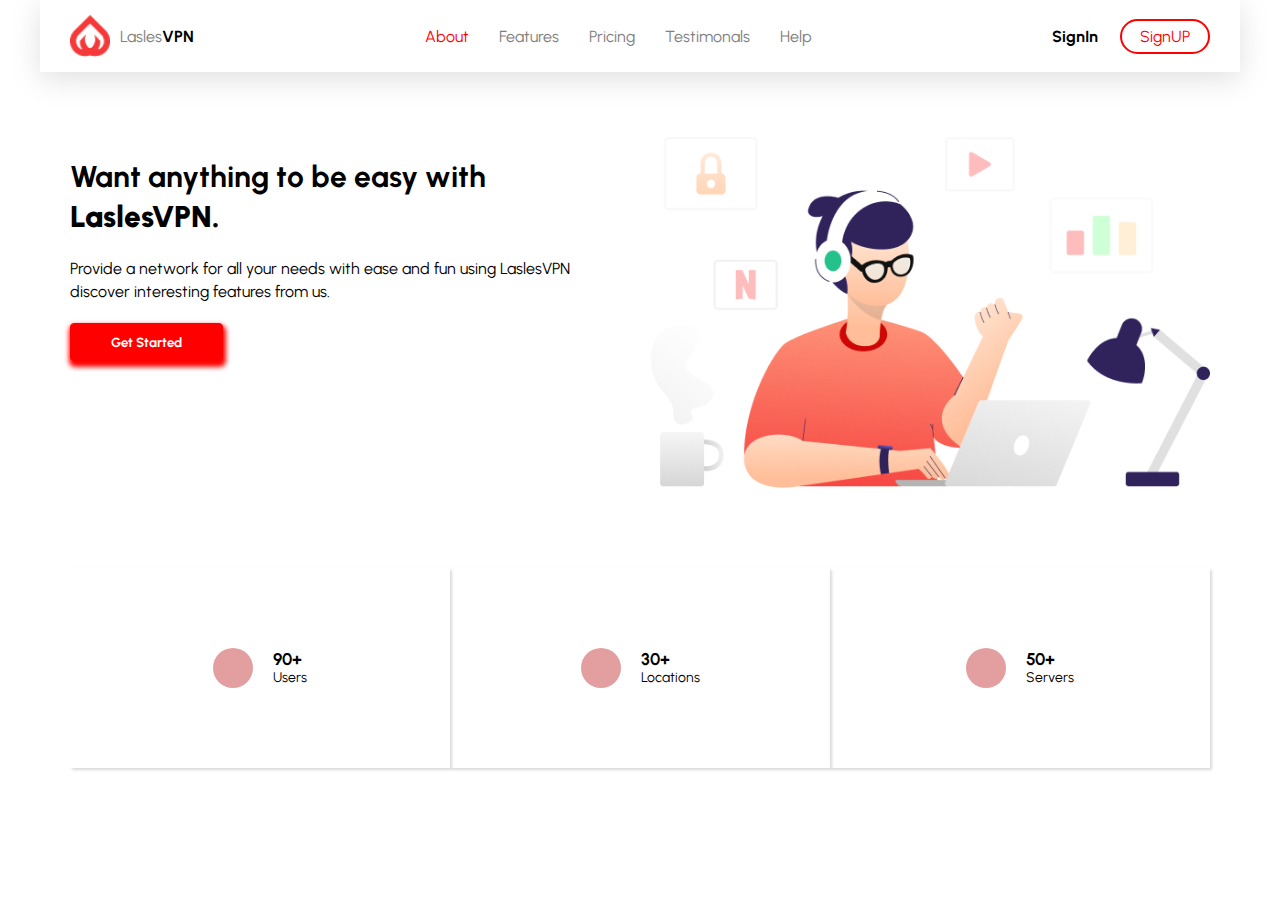
==== HTML/clone.html @ 594483c4 "html-css" ====
<!DOCTYPE html>
<html lang="en">

<head>
    <meta charset="UTF-8">
    <meta name="viewport" content="width=device-width, initial-scale=1.0">
    <link rel="stylesheet" href="../CSS/style.css">
    <link rel="stylesheet" href="https://cdnjs.cloudflare.com/ajax/libs/font-awesome/6.5.2/css/all.min.css"
        integrity="sha512-SnH5WK+bZxgPHs44uWIX+LLJAJ9/2PkPKZ5QiAj6Ta86w+fsb2TkcmfRyVX3pBnMFcV7oQPJkl9QevSCWr3W6A=="
        crossorigin="anonymous" referrerpolicy="no-referrer" />
    <title>Clone</title>
</head>

<body>
    <!-- Header Section Begains -->
    <header>
        <div class="header-section container">
            <!-- For Logo Part -->
            <div class="logo-section">
                <img src="../IMG/logo.png" alt="logo.png">
                <span>Lasles<span class="vpn">VPN</span></span>
            </div>
            <div class="nav-section">
                <!-- For Nav section -->
                <div>
                    <nav>
                        <ul>
                            <li><a href="#" class="active-link">About</a></li>
                            <li><a href="#">Features</a></li>
                            <li><a href="#">Pricing</a></li>
                            <li><a href="#">Testimonals</a></li>
                            <li><a href="#">Help</a></li>
                        </ul>
                    </nav>
                </div>
            </div>

            <!-- For SignUp and SignIn section -->
            <div class="sign-section">
                <div>
                    <a class="sign-in" href="#">SignIn</a>
                </div>
                <div>
                    <a class="sign-up" href="#">SignUP</a>
                </div>
            </div>
        </div>
    </header>
    <!-- Header Section Ends -->

    <!-- Hero Section Begains -->
    <main>
        <div class="hero-section grid grid-two-cols container">
            <!-- Intro Part -->
            <div class="intro-section">
                <div class="intro-heading">
                    <h1>Want anything to be easy with <span>LaslesVPN.</span></h1>
                </div>
                <div class="about-intro">
                    <p>Provide a network for all your needs with ease and fun using LaslesVPN discover interesting
                        features from us.</p>
                </div>
                <div class="intro-btn">
                    <button>Get Started</button>
                </div>
            </div>
            <div class="intro-img">
                <img src="../IMG/heroImg.png" alt="heroImg.png">
            </div>
        </div>
    </main>
    <!-- Hero Section Ends -->

    <!-- Icon Section Begains -->
    <section>
        <div class="icon-section grid grid-three-cols container">
            <div class="about-icon-section">
                <div class="icon-class">
                    <i class="fa-solid fa-user"></i>
                </div>
                <div>
                    <h2 class="number-user">90+</h2>
                    <p>Users</p>
                </div>
            </div>
            <div class="about-icon-section">
                <div class="icon-class">
                    <i class="fa-solid fa-location-dot"></i>
                </div>
                <div>
                    <h2 class="number-user">30+</h2>
                    <p>Locations</p>
                </div>
            </div>
            <div class="about-icon-section">
                <div class="icon-class">
                    <i class="fa-solid fa-server"></i>
                </div>
                <div>
                    <h2 class="number-user">50+</h2>
                    <p>Servers</p>
                </div>
            </div>
        </div>
    </section>
    <!-- Icon Section Ends -->

</body>

</html>
---- CSS/style.css ----
@import url('https://fonts.googleapis.com/css2?family=Urbanist:ital,wght@0,100..900;1,100..900&display=swap');

* {
    margin: 0;
    padding: 0;
    box-sizing: border-box;
    text-decoration: none;
    list-style: none;
    font-family: "Urbanist", sans-serif;
}

html {
    font-size: 62.5%;
}

a,
span {
    font-size: 1.6rem;
    color: gray;
}

h1 {
    font-size: 3rem;
    line-height: 4rem;
}

.container {
    max-width: 120rem;
    margin: 0rem auto;
}

.header-section,
.hero-section,
.icon-section {
    padding: 1.5rem 3rem;
    margin-bottom: 5rem;
}

.grid {
    display: grid;
}

.grid-two-cols {
    grid-template-columns: repeat(2, 1fr);
    gap: 2rem;
}
.grid-three-cols {
    grid-template-columns: repeat(3, 1fr);
    /* gap: 1.2rem; */
}


/* Header Section Starts */

.header-section {
    box-shadow: rgba(100, 100, 111, 0.2) 0px 7px 29px 0px;
    display: flex;
    justify-content: space-between;
    align-items: center;
}

.logo-section img {
    width: 4rem;
}

.logo-section {
    display: flex;
    justify-content: center;
    align-items: center;
    gap: 1rem;
}

.vpn {
    font-weight: bold;
    color: black;
}

.nav-section,
nav ul {
    display: flex;
    justify-content: start;
    align-items: center;
    gap: 3rem;
}

.active-link {
    color: red;
}

nav ul li a:hover {
    color: rgb(57, 56, 56);
}

.sign-section {
    display: flex;
    justify-content: start;
    align-items: center;
    gap: 1.2rem;
}

.sign-in {
    padding: 1rem;
    font-weight: bold;
    color: black;
    transition: all ease .3s;
}

.sign-up {
    font-size: 1.6rem;
    padding: .6rem 1.8rem;
    color: red;
    border: .2rem solid red;
    border-radius: 2rem;
    transition: all ease-in .3s;
}

.sign-in:hover {
    color: rgb(42, 41, 41);
    text-decoration: underline;
}

.sign-up:hover {
    background-color: red;
    color: white;
}

/* Header Part Ends */

/* Hero-section part begains */

:is(.intro-section) .intro-heading,
.about-intro {
    margin: 2rem 0rem;
}

.intro-section span {
    font-size: 3rem;
    color: black;
    font-weight: 900;
}

.intro-section .about-intro {
    font-size: 1.6rem;
    line-height: 2.3rem;
}

.intro-img {
    display: flex;
    justify-content: center;
    align-items: center;

    & img {
        width: 100%;
    }
}

.intro-btn button {
    padding: 1rem 4rem;
    background-color: red;
    color: white;
    font-weight: bold;
    border: .1rem solid red;
    border-radius: .4rem;
    box-shadow: .1rem .4rem .5rem .2rem red;
}

/* Hero Section part ends */

/* Icon Section starts */

.about-icon-section{
    box-shadow: rgba(0, 0, 0, 0.15) 1.95px 1.95px 2.6px;
    height: 20rem;
    display: flex;
    align-items: center;
    justify-content: center;
    gap: 2rem;
}

.icon-class{
    width: 4rem;
    height: 4rem;
    text-align: center;
    line-height: 4rem;
    font-size: 2rem;
    border-radius: 50%;
    color: red;
    background-color: rgb(227, 159, 159);
}

.number-user{
    font-size: 1.7rem;
}

.number-user~p{
    font-size: 1.4rem;
}

/* Icon Section Ends */
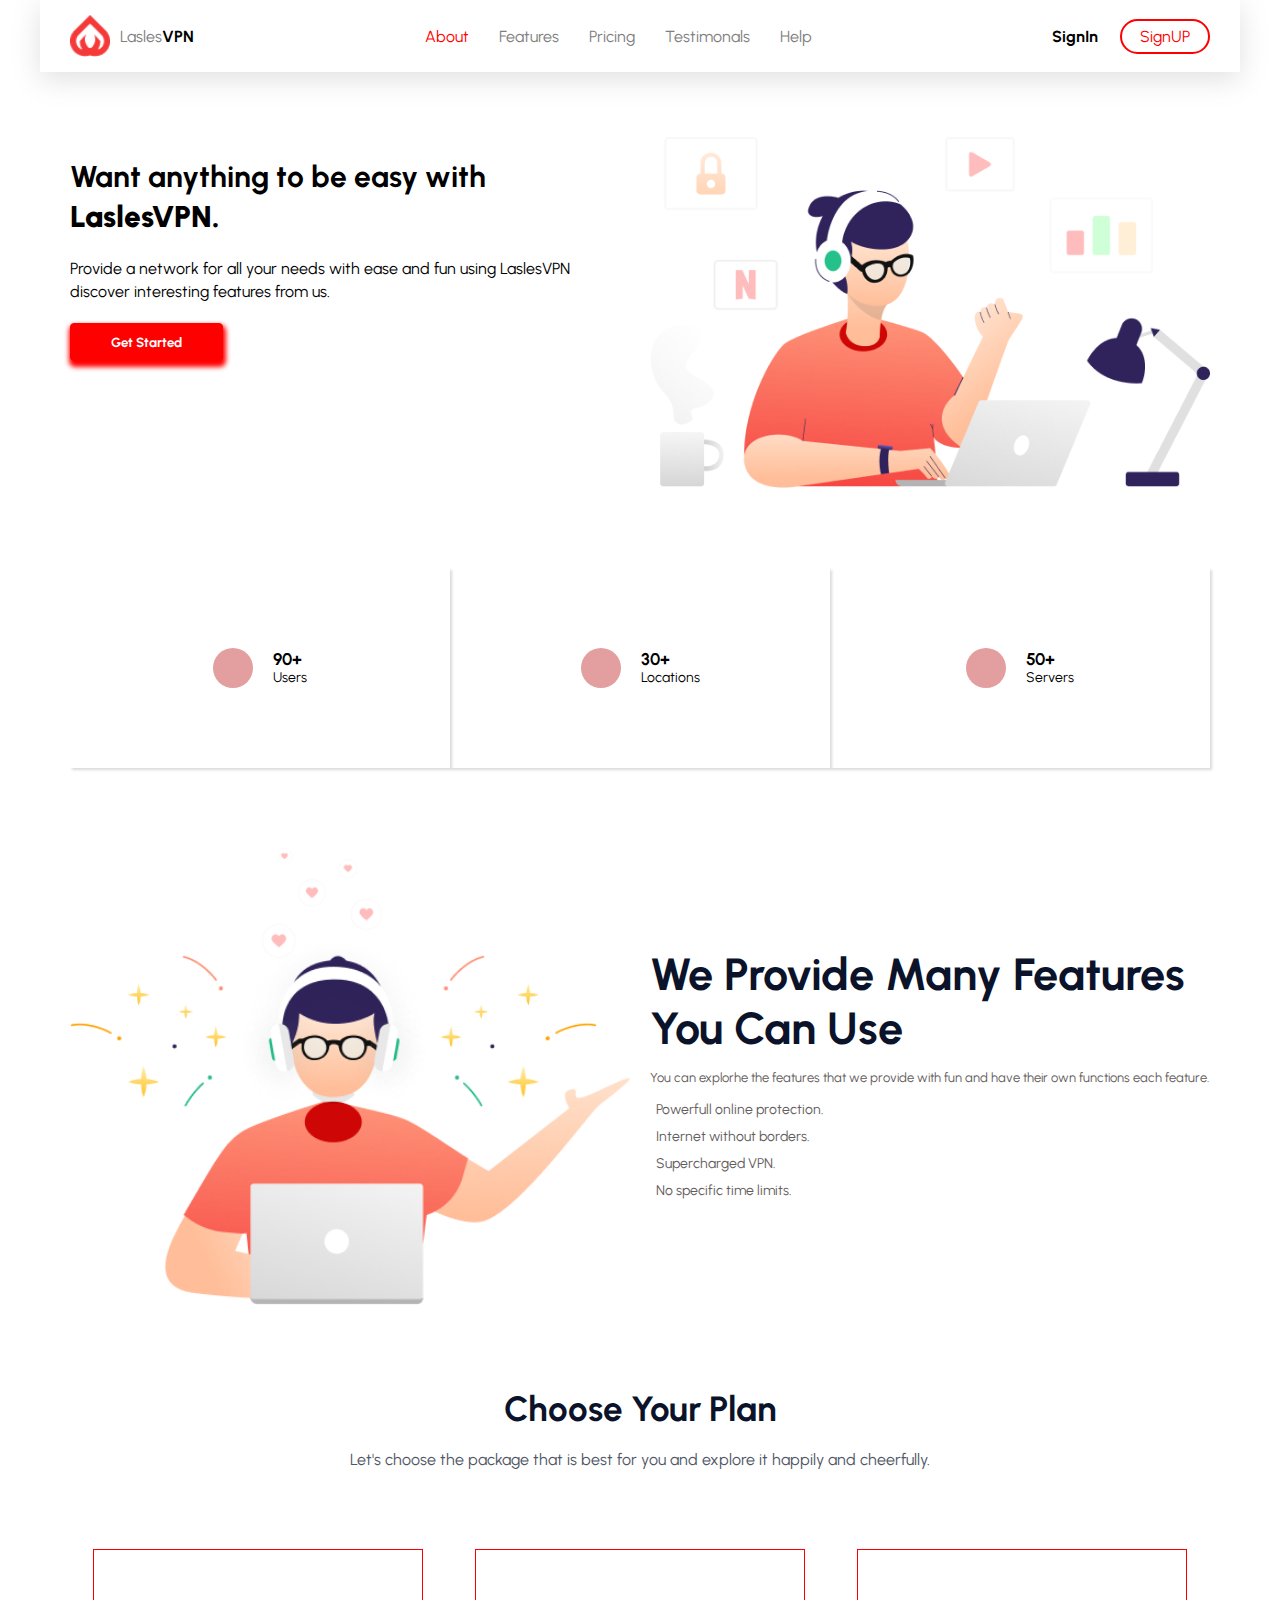
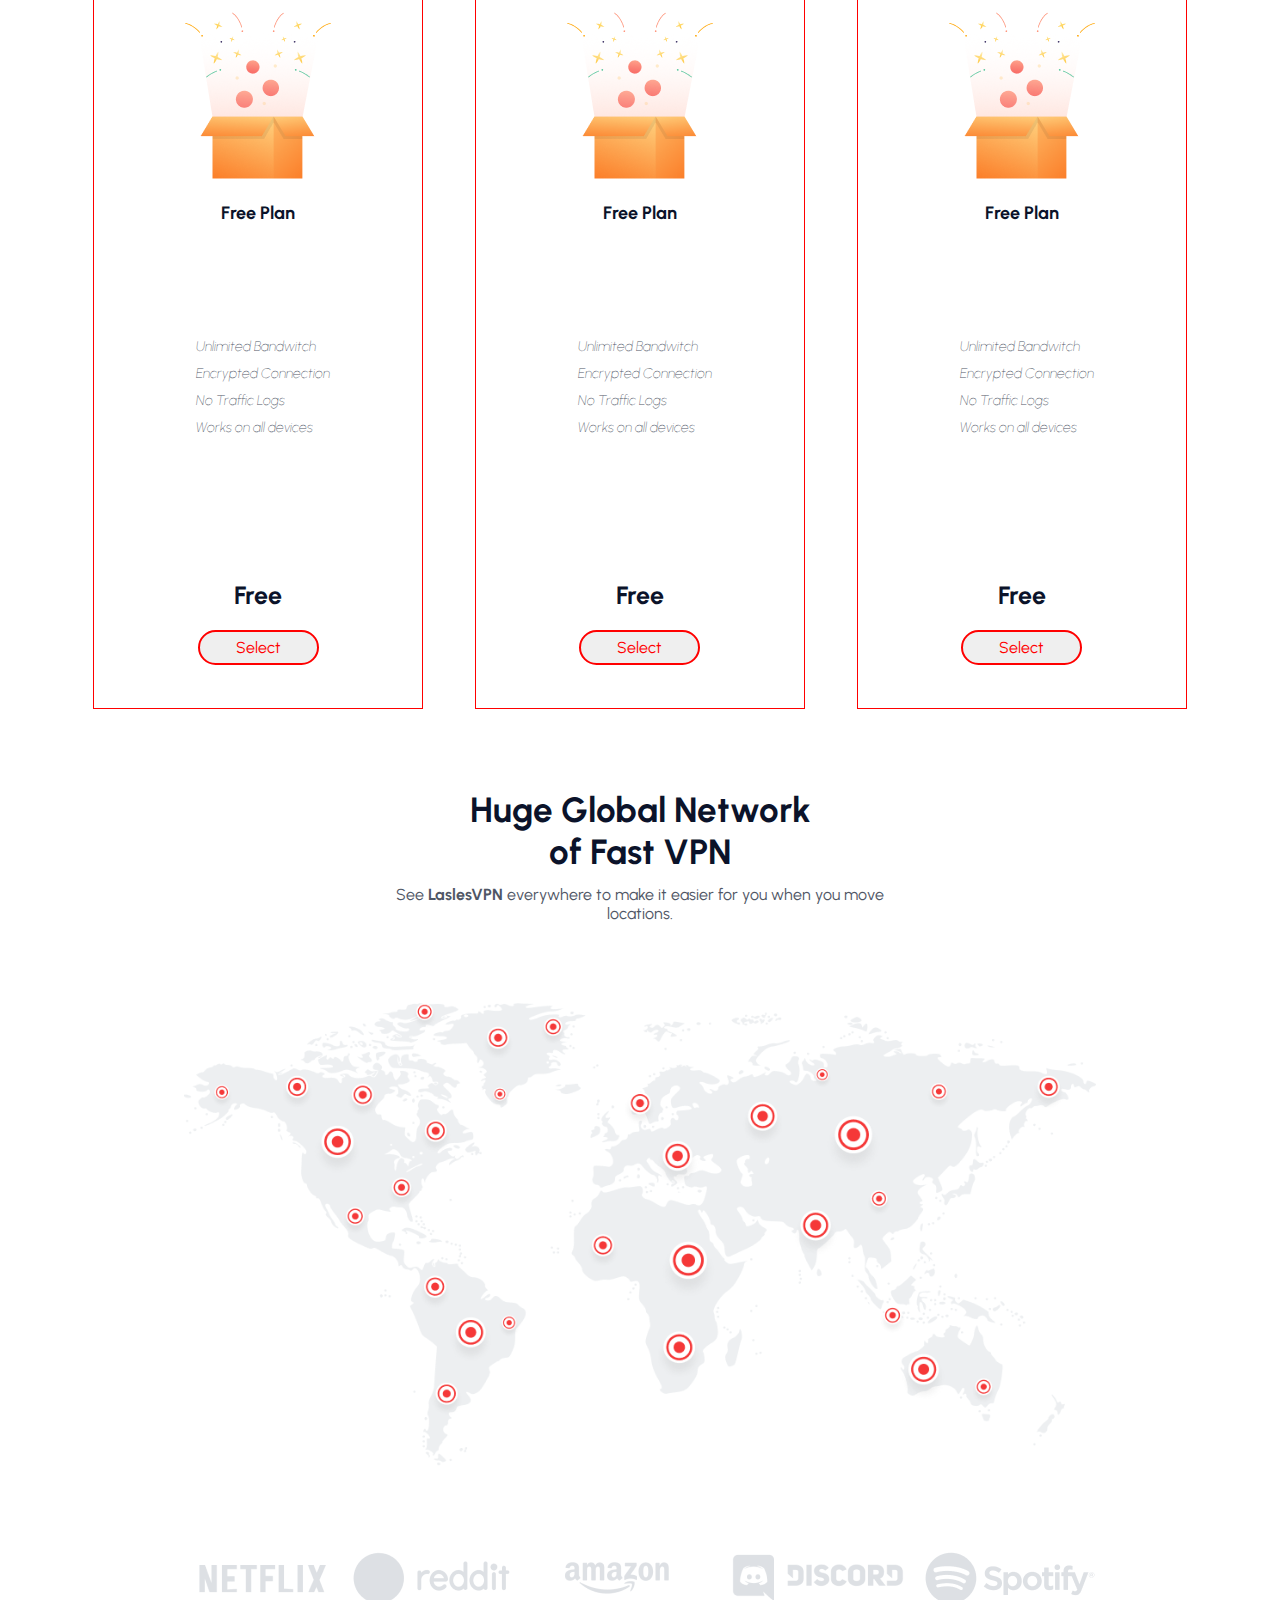
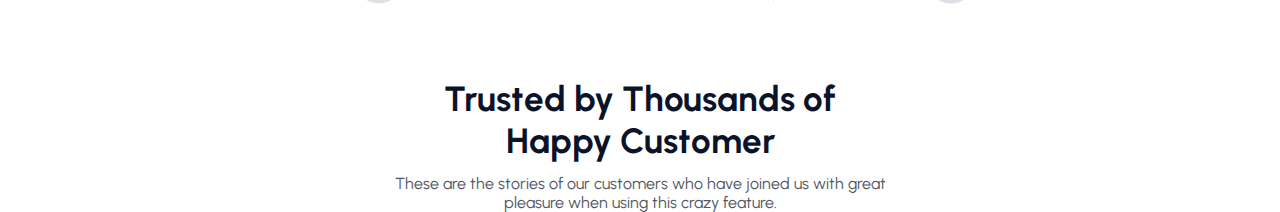
==== commit 4c42cb31: "add some more properties in these files" ====
--- a/HTML/clone.html
+++ b/HTML/clone.html
@@ -105,6 +105,172 @@
     </section>
     <!-- Icon Section Ends -->
 
+    <!-- Feature Section Begains -->
+    <section>
+        <div class="feature-section grid grid-two-cols container">
+            <div class="feature-img">
+                <figure>
+                    <img src="../IMG/hero1img.png" alt="feature-img.png">
+                </figure>
+            </div>
+            <div class="about-features">
+                <h2>We Provide Many Features You Can Use </h2>
+                <p>You can explorhe the features that we provide with fun and have their own functions each feature.</p>
+                <div class="features">
+                    <div>
+                        <i class="fa-solid fa-circle-check"></i>
+                        <span class="feature-list">Powerfull online protection.</span>
+                    </div>
+                    <div>
+                        <i class="fa-solid fa-circle-check"></i>
+                        <span class="feature-list">Internet without borders.</span>
+                    </div>
+                    <div>
+                        <i class="fa-solid fa-circle-check"></i>
+                        <span class="feature-list">Supercharged VPN.</span>
+                    </div>
+                    <div>
+                        <i class="fa-solid fa-circle-check"></i>
+                        <span class="feature-list">No specific time limits.</span>
+                    </div>
+                </div>
+            </div>
+        </div>
+    </section>
+    <!-- Feature Section Ends -->
+
+    <!-- Plan-section Begains -->
+    <section>
+        <div class="plan-section">
+            <h2 class="plan-header">Choose Your Plan</h2>
+            <p class="about-plan">Let's choose the package that is best for you and explore it happily and cheerfully.</p>
+        </div>
+    </section>
+    <!-- Plan-section Ends -->
+
+    <!-- Package Section Begains -->
+    <section>
+        <div class="package-section grid grid-three-cols container">
+            <div class="package-content">
+                <figure>
+                    <img src="../IMG/pricing.png" alt="pricing.png">
+                    <figcaption>Free Plan</figcaption>
+                </figure>
+
+                <div class="about-pricing">
+                    <div class="pricing-list">
+                        <i class="fa-solid fa-check"><span class="about-list">Unlimited Bandwitch</span></i>
+                    </div>
+                    <div class="pricing-list">
+                        <i class="fa-solid fa-check"><span class="about-list">Encrypted Connection</span></i>
+                    </div>
+                    <div class="pricing-list">
+                        <i class="fa-solid fa-check"><span class="about-list">No Traffic Logs</span></i>
+                    </div>
+                    <div class="pricing-list">
+                        <i class="fa-solid fa-check"><span class="about-list">Works on all devices</span></i>
+                    </div>
+                </div>
+
+                <div class="package-btn">
+                    <p>Free</p>
+                    <button class="select-btn">Select</button>
+                </div>
+            </div>
+            <div class="package-content">
+                <figure>
+                    <img src="../IMG/pricing.png" alt="pricing.png">
+                    <figcaption>Free Plan</figcaption>
+                </figure>
+
+                <div class="about-pricing">
+                    <div class="pricing-list">
+                        <i class="fa-solid fa-check"><span class="about-list">Unlimited Bandwitch</span></i>
+                    </div>
+                    <div class="pricing-list">
+                        <i class="fa-solid fa-check"><span class="about-list">Encrypted Connection</span></i>
+                    </div>
+                    <div class="pricing-list">
+                        <i class="fa-solid fa-check"><span class="about-list">No Traffic Logs</span></i>
+                    </div>
+                    <div class="pricing-list">
+                        <i class="fa-solid fa-check"><span class="about-list">Works on all devices</span></i>
+                    </div>
+                </div>
+
+                <div class="package-btn">
+                    <p>Free</p>
+                    <button class="select-btn">Select</button>
+                </div>
+            </div>
+            <div class="package-content">
+                <figure>
+                    <img src="../IMG/pricing.png" alt="pricing.png">
+                    <figcaption>Free Plan</figcaption>
+                </figure>
+
+                <div class="about-pricing">
+                    <div class="pricing-list">
+                        <i class="fa-solid fa-check"><span class="about-list">Unlimited Bandwitch</span></i>
+                    </div>
+                    <div class="pricing-list">
+                        <i class="fa-solid fa-check"><span class="about-list">Encrypted Connection</span></i>
+                    </div>
+                    <div class="pricing-list">
+                        <i class="fa-solid fa-check"><span class="about-list">No Traffic Logs</span></i>
+                    </div>
+                    <div class="pricing-list">
+                        <i class="fa-solid fa-check"><span class="about-list">Works on all devices</span></i>
+                    </div>
+                </div>
+
+                <div class="package-btn">
+                    <p>Free</p>
+                    <button class="select-btn">Select</button>
+                </div>
+            </div>
+        </div>
+    </section>
+    <!-- Package Section Ends -->
+
+    <!-- Global Section Starts -->
+    <section>
+        <div class="global-section container">
+            <h2>Huge Global Network <br> of Fast VPN</h2>
+            <p>See <span>LaslesVPN</span> everywhere to make it easier for you when you move <br> locations.</p>
+        </div>
+    </section>
+    <!-- Global Section Ends -->
+
+    <!-- Global Image Section Starts -->
+    <section>
+        <figure class="global-img-section container">
+            <img src="../IMG/map.png" alt="map.png">
+        </figure>
+    </section>
+    <!-- Global Image Section Ends -->
+
+    <!-- Company Logo Section Starts -->
+    <section>
+        <div class="company-logo container">
+            <div><img src="../IMG/netflix.png" alt="netflix.png"></div>
+            <div><img src="../IMG/reddit.png" alt="reddit.png"></div>
+            <div><img src="../IMG/amazon.png" alt="amazon.png"></div>
+            <div><img src="../IMG/discord.png" alt="discord.png"></div>
+            <div><img src="../IMG/spotify.png" alt="spotify.png"></div>
+        </div>
+    </section>
+    <!-- Company Logo Section Ends -->
+
+    <!-- Testimonal section starts -->
+    <section>
+        <div class="testimonal-section container">
+            <h2>Trusted by Thousands of <br> Happy Customer</h2>
+            <p>These are the stories of our customers who have joined us with great <br> pleasure when using this crazy feature.</p>
+        </div>
+    </section>
+    <!-- Testimonal section Ends -->
+
 </body>
 
 </html>--- a/CSS/style.css
+++ b/CSS/style.css
@@ -31,7 +31,13 @@
 
 .header-section,
 .hero-section,
-.icon-section {
+.icon-section,
+.feature-section,
+.plan-section,
+.package-section,
+.global-section,
+.global-img-section,
+.company-logo {
     padding: 1.5rem 3rem;
     margin-bottom: 5rem;
 }
@@ -44,6 +50,7 @@
     grid-template-columns: repeat(2, 1fr);
     gap: 2rem;
 }
+
 .grid-three-cols {
     grid-template-columns: repeat(3, 1fr);
     /* gap: 1.2rem; */
@@ -168,7 +175,7 @@
 
 /* Icon Section starts */
 
-.about-icon-section{
+.about-icon-section {
     box-shadow: rgba(0, 0, 0, 0.15) 1.95px 1.95px 2.6px;
     height: 20rem;
     display: flex;
@@ -177,7 +184,7 @@
     gap: 2rem;
 }
 
-.icon-class{
+.icon-class {
     width: 4rem;
     height: 4rem;
     text-align: center;
@@ -188,12 +195,190 @@
     background-color: rgb(227, 159, 159);
 }
 
-.number-user{
+.number-user {
     font-size: 1.7rem;
 }
 
-.number-user~p{
+.number-user~p {
     font-size: 1.4rem;
 }
 
-/* Icon Section Ends */+/* Icon Section Ends */
+
+/* Feature Section Begains */
+
+.feature-img img {
+    width: 100%;
+}
+
+.about-features {
+    display: flex;
+    flex-direction: column;
+    justify-content: center;
+    align-items: start;
+
+    & h2 {
+        font-size: 4.5rem;
+        margin-bottom: 1.4rem;
+        color: #0B132A;
+    }
+
+    & p {
+        font-size: 1.3rem;
+        color: rgb(99, 92, 92);
+        line-height: 1.8rem;
+        margin-bottom: 1.4rem;
+    }
+}
+
+.features .fa-circle-check {
+    font-size: 1.4rem;
+    color: green;
+    margin-right: .6rem;
+}
+
+.features .feature-list {
+    color: rgb(99, 92, 92);
+    font-size: 1.4rem;
+    display: inline-block;
+    margin-bottom: 1rem;
+}
+
+/* Feature Section Ends */
+
+/* Plan Section Begains */
+
+.plan-header {
+    font-size: 3.5rem;
+    text-align: center;
+    color: #0B132A;
+    margin-bottom: 2rem;
+}
+
+.about-plan {
+    text-align: center;
+    font-size: 1.6rem;
+    color: #4F5665;
+}
+
+/* Plan Section Ends */
+
+/* Package Section Begains */
+.package-section {
+    gap: .5rem;
+    place-items: center;
+}
+
+.package-content {
+    border: .1rem solid red;
+    padding: 2rem 2rem 0rem;
+    background-color: #FFF;
+    width: 33rem;
+    height: 760px;
+    display: flex;
+    flex-direction: column;
+    justify-content: space-evenly;
+    align-items: center;
+
+    & img {
+        margin-bottom: 2rem;
+    }
+}
+
+.fa-check {
+    font-size: 1.2rem;
+    color: green;
+}
+
+figcaption {
+    font-size: 1.8rem;
+    color: #0B132A;
+    font-weight: bold;
+    text-align: center;
+    margin-bottom: 6rem;
+}
+
+.select-btn {
+    font-size: 1.6rem;
+    padding: .6rem 3.6rem;
+    color: red;
+    border: .2rem solid red;
+    border-radius: 2rem;
+}
+
+.about-pricing {
+    padding: 1.2rem;
+
+    & .pricing-list .about-list {
+        font-size: 1.4rem;
+        color: #4F5665;
+        margin-left: 1rem;
+        font-weight: lighter;
+    }
+}
+
+.pricing-list {
+    margin-bottom: 1rem;
+}
+
+.package-btn {
+    margin-top: 8rem;
+
+    & p {
+        font-size: 2.5rem;
+        color: #0B132A;
+        font-weight: bold;
+        text-align: center;
+        margin-bottom: 2rem;
+    }
+}
+
+/* Package Section Ends */
+
+/* Global section Starts */
+:is(.global-section,.testimonal-section) h2 {
+    font-size: 3.5rem;
+    text-align: center;
+    color: #0B132A;
+    margin-bottom: 1.2rem;
+}
+
+:is(.global-section,.testimonal-section) p {
+    text-align: center;
+    font-size: 1.6rem;
+    color: #4F5665;
+
+    & span {
+        font-weight: bold;
+        color: #4F5665;
+
+    }
+}
+
+/* Global section Ends */
+
+/* Global Image section Starts */
+
+.global-img-section{
+    display: flex;
+    justify-content: center;
+    align-items: center;
+
+    & img{
+        width: 80%;
+    }
+}
+
+/* Global Image section Ends */
+
+/* Comapny logo section starts */
+
+.company-logo {
+    display: flex;
+    justify-content: center;
+    align-items: center;
+    gap: 1.2rem;
+    flex-wrap: wrap;
+}
+
+/* Comapny logo section Ends */
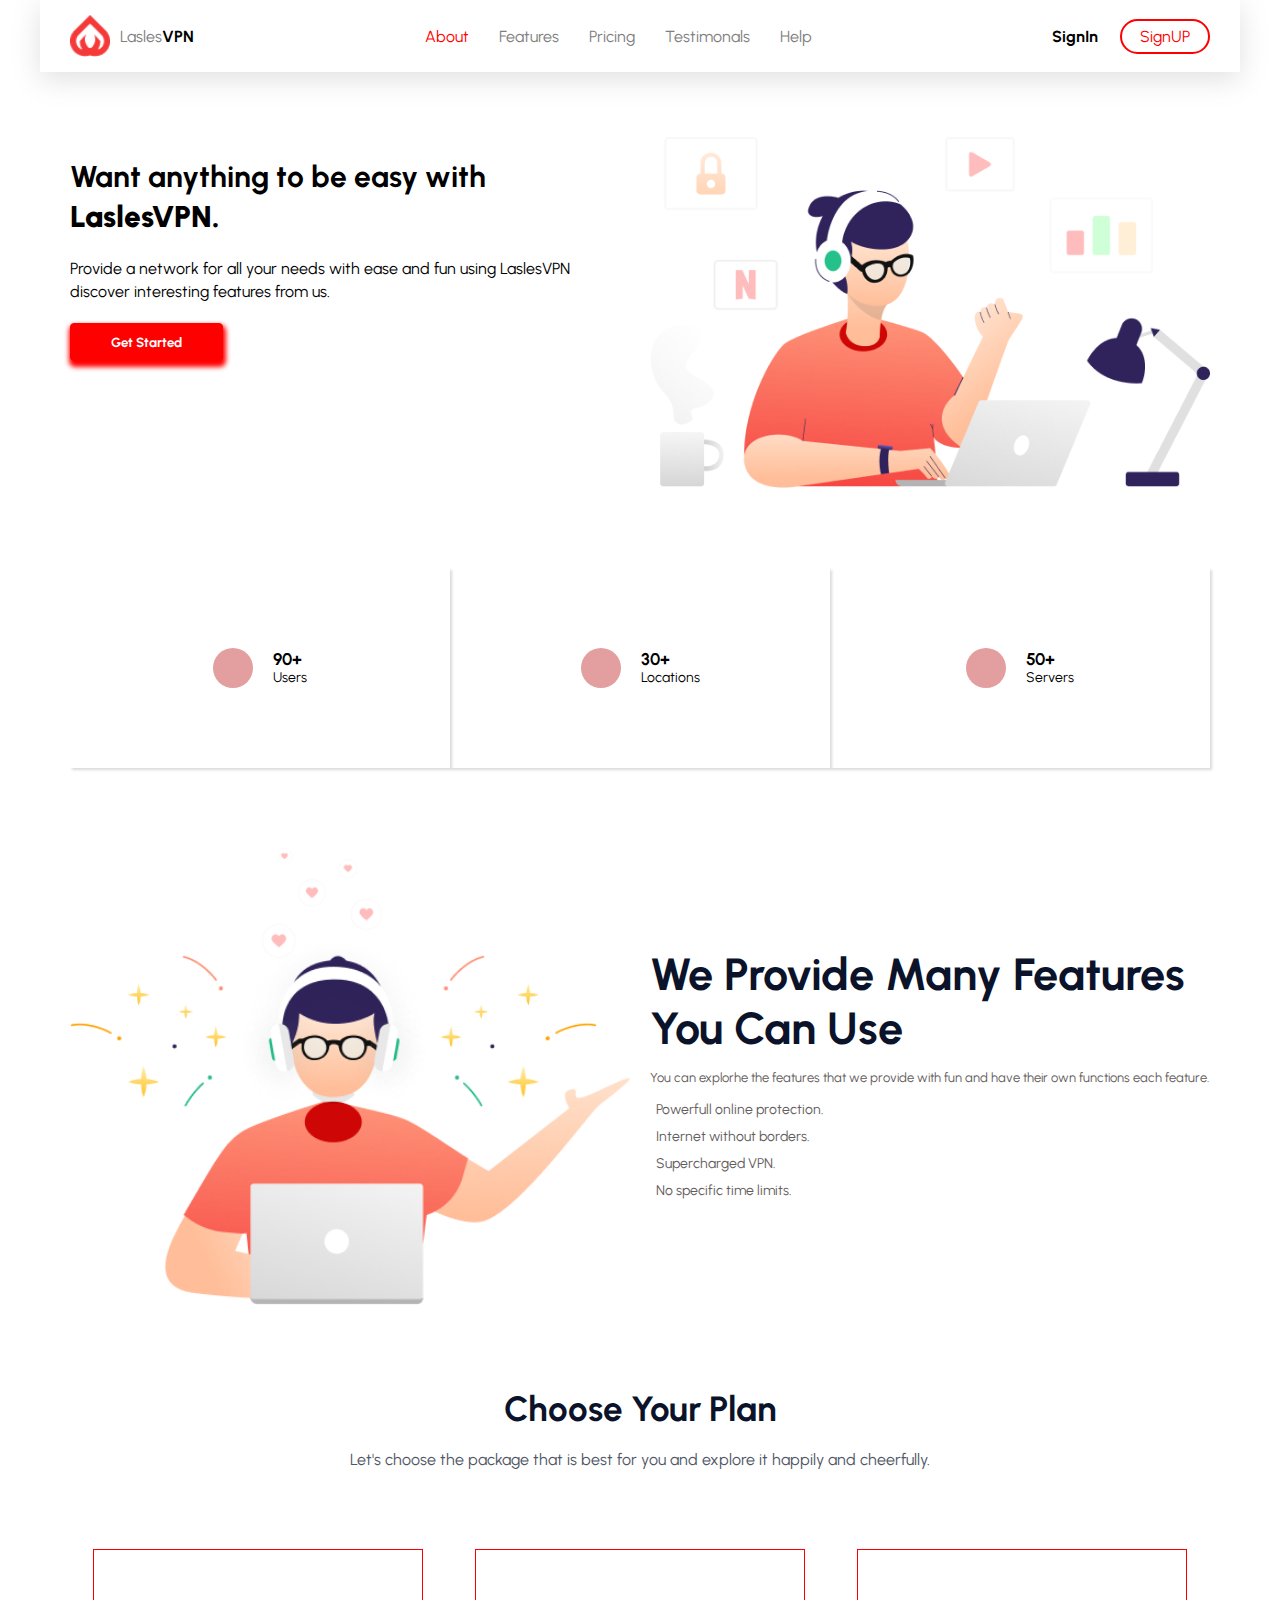
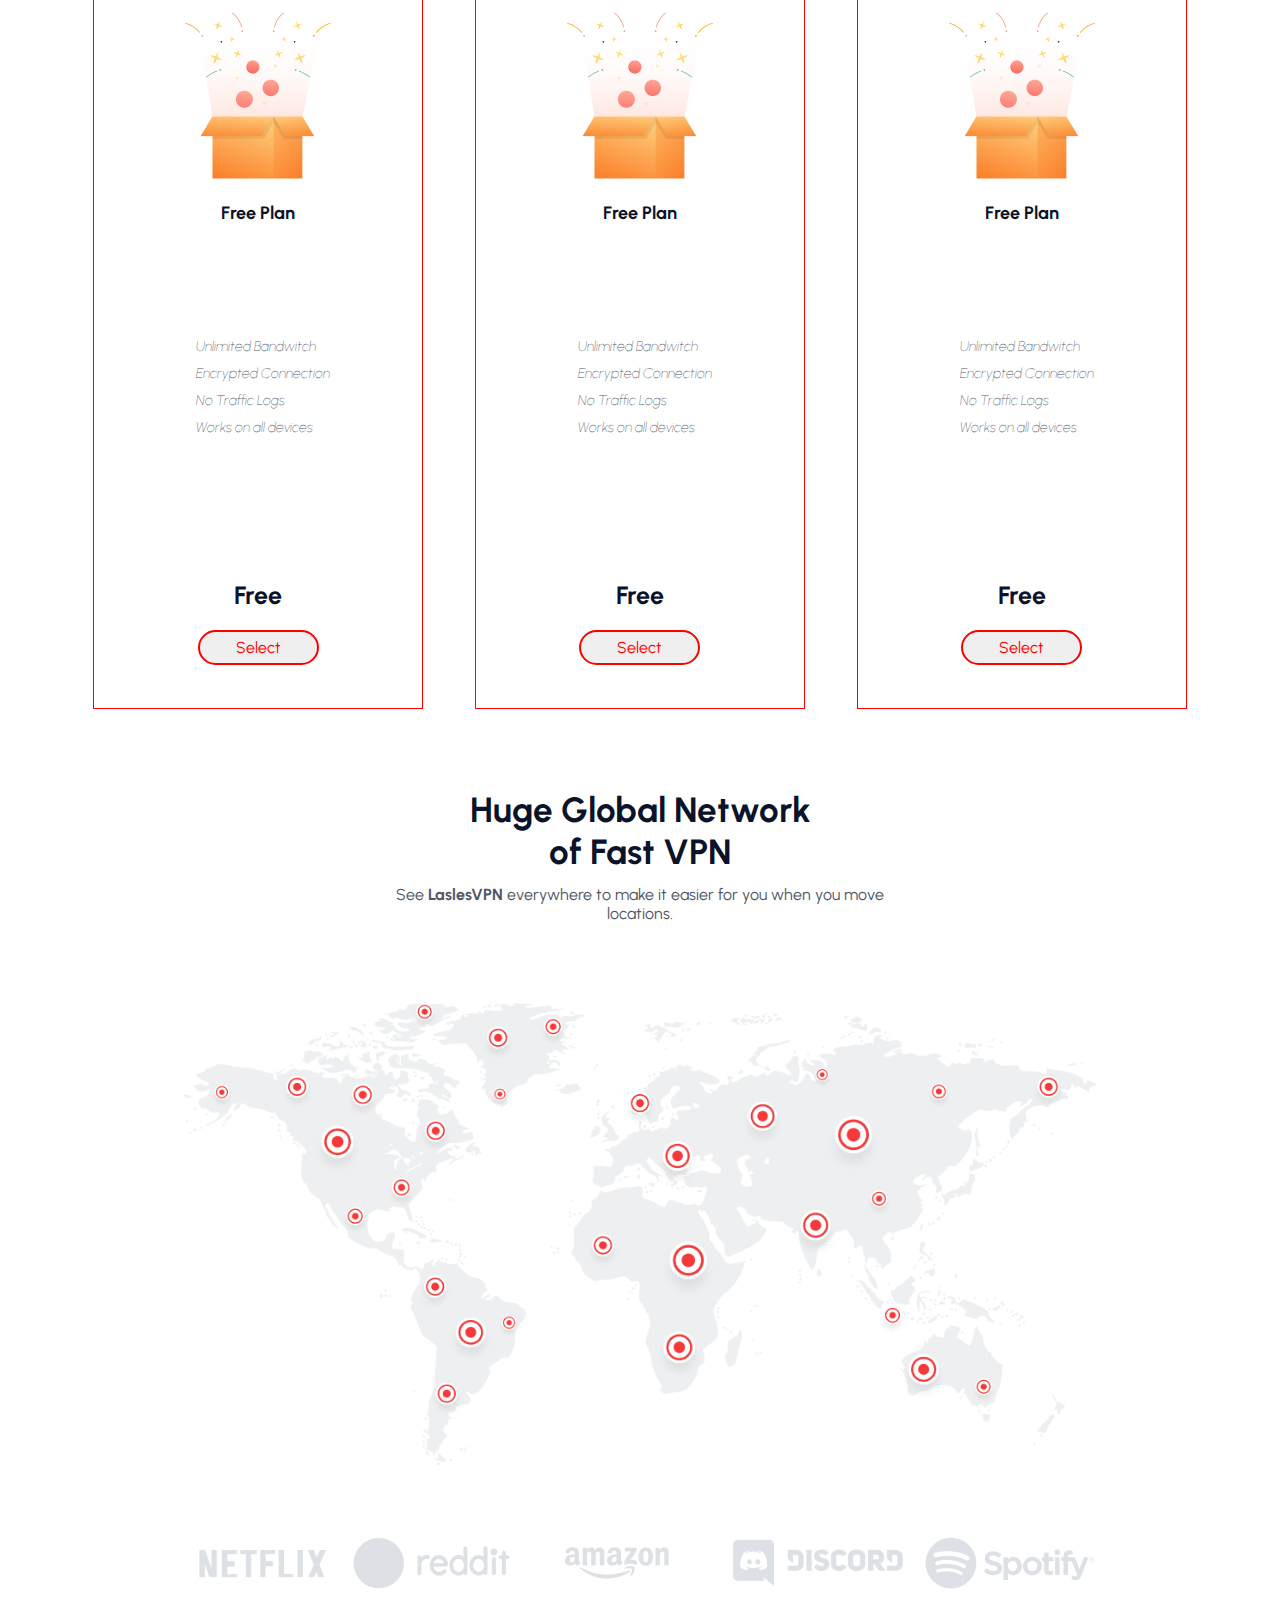
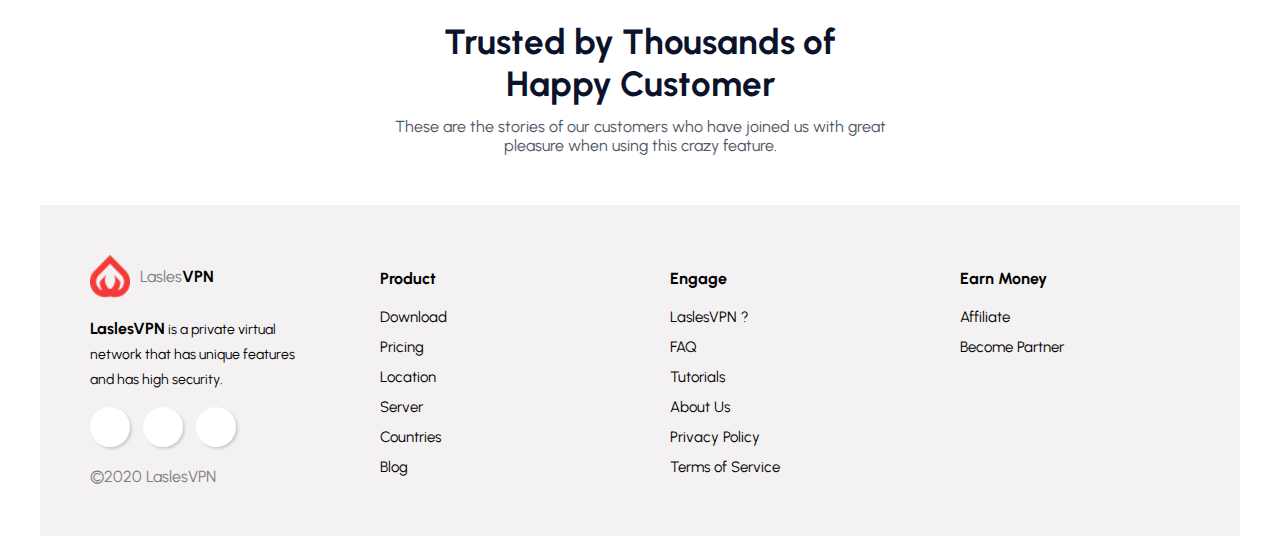
==== commit cc998a5e: "Added features like footer" ====
--- a/HTML/clone.html
+++ b/HTML/clone.html
@@ -271,6 +271,82 @@
     </section>
     <!-- Testimonal section Ends -->
 
+    <!-- Testimonal slide section Starts -->
+    <section>
+        <div>
+        </div>
+    </section>
+    <!-- Testimonal slide section Ends -->
+
+    <!-- Footer Section Starts -->
+    <footer>
+        <div class="footer-section grid grid-four-cols container">
+            <!-- Footer part 1 -->
+            <div class="footer1">
+                <div class="footer-logo">
+                    <img src="../IMG/logo.png" alt="logo.png">
+                    <span>Lasles<span class="vpn">VPN</span></span>
+                </div>
+                <div class="about-footer">
+                    <p> <span>LaslesVPN</span> is a private virtual network that has unique features and has high security.</p>
+                    <div class="footer-icons">
+                        <i class="fa-solid fa-user"></i>
+                        <i class="fa-solid fa-user"></i>
+                        <i class="fa-solid fa-user"></i>
+                    </div>
+                </div>
+                <p class="copy-right"><span>&copy;2020 LaslesVPN</span></p>
+            </div>
+
+            <div class="footer2">
+                <div class="footer-list-heading">
+                    <h3>Product</h3>
+                </div>
+                <div>
+                    <ul>
+                        <li>Download</li>
+                        <li>Pricing</li>
+                        <li>Location</li>
+                        <li>Server</li>
+                        <li>Countries</li>
+                        <li>Blog</li>
+                    </ul>
+                </div>
+            </div>
+            <!-- Footer3 Part -->
+            <div class="footer3">
+                <div class="footer-list-heading">
+                    <h3>Engage</h3>
+                </div>
+                <div>
+                    <ul>
+                        <li>LaslesVPN ?</li>
+                        <li>FAQ</li>
+                        <li>Tutorials</li>
+                        <li>About Us</li>
+                        <li>Privacy Policy</li>
+                        <li>Terms of Service</li>
+                    </ul>
+                </div>
+            </div>
+            <!-- footer4 Part -->
+
+            <div class="footer4">
+                <div class="footer-list-heading">
+                    <h3>Earn Money</h3>
+                </div>
+                <div>
+                    <ul>
+                        <li>Affiliate</li>
+                        <li>Become Partner</li>
+                    </ul>
+                </div>
+            </div>
+
+        </div>
+    </footer>
+    <!-- Footer Section Ends -->
+
 </body>
 
 </html>--- a/CSS/style.css
+++ b/CSS/style.css
@@ -37,7 +37,7 @@
 .package-section,
 .global-section,
 .global-img-section,
-.company-logo {
+.company-logo .footer-section {
     padding: 1.5rem 3rem;
     margin-bottom: 5rem;
 }
@@ -54,6 +54,10 @@
 .grid-three-cols {
     grid-template-columns: repeat(3, 1fr);
     /* gap: 1.2rem; */
+}
+
+.grid-four-cols {
+    grid-template-columns: repeat(4, 1fr);
 }
 
 
@@ -336,14 +340,14 @@
 /* Package Section Ends */
 
 /* Global section Starts */
-:is(.global-section,.testimonal-section) h2 {
+:is(.global-section, .testimonal-section) h2 {
     font-size: 3.5rem;
     text-align: center;
     color: #0B132A;
     margin-bottom: 1.2rem;
 }
 
-:is(.global-section,.testimonal-section) p {
+:is(.global-section, .testimonal-section) p {
     text-align: center;
     font-size: 1.6rem;
     color: #4F5665;
@@ -359,12 +363,12 @@
 
 /* Global Image section Starts */
 
-.global-img-section{
-    display: flex;
-    justify-content: center;
-    align-items: center;
-
-    & img{
+.global-img-section {
+    display: flex;
+    justify-content: center;
+    align-items: center;
+
+    & img {
         width: 80%;
     }
 }
@@ -379,6 +383,108 @@
     align-items: center;
     gap: 1.2rem;
     flex-wrap: wrap;
+    margin-bottom: 2.3rem;
 }
 
 /* Comapny logo section Ends */
+
+/* Testimonial section starts */
+.testimonal-section{
+    margin-bottom: 5rem;
+}
+/* Testimonial section Ends */
+
+
+/* Footer Section Starts */
+.footer-section{
+    padding: 3rem;
+    gap: 2rem;
+    background-color: #e0dada63;
+}
+
+.footer1 {
+    display: flex;
+    flex-direction: column;
+    justify-content: start;
+    align-items: start;
+    padding: 2rem;
+}
+
+.footer-logo {
+    display: flex;
+    justify-content: center;
+    align-items: center;
+    gap: 1rem;
+    margin-bottom: 1.8rem;
+}
+
+.footer1 .footer-logo img {
+    width: 4rem;
+}
+
+.about-footer {
+    & p {
+        font-size: 1.4rem;
+        line-height: 2.5rem;
+        margin-bottom: 1.5rem;
+
+        & span {
+            color: black;
+            font-weight: bold;
+        }
+    }
+}
+
+.about-footer .footer-icons {
+    display: flex;
+    justify-content: start;
+    align-items: center;
+    gap: 1.3rem;
+    margin-bottom: 2rem;
+
+    & .fa-user {
+        font-size: 1.8rem;
+        width: 4rem;
+        height: 4rem;
+        line-height: 4rem;
+        text-align: center;
+        color: red;
+        background-color: white;
+        border-radius: 50%;
+        box-shadow: rgba(0, 0, 0, 0.15) 1.95px 1.95px 2.6px;
+    }
+}
+
+.footer1 .copy-right {
+    font-size: 1rem;
+}
+
+.footer2,
+.footer3,
+.footer4 {
+    display: flex;
+    flex-direction: column;
+    align-items: start;
+    padding: 2rem;
+}
+
+
+:is(.footer2, .footer3, .footer4) {
+    & h3 {
+        font-size: 1.6rem;
+        margin: 1.4rem 0rem;
+    }
+}
+
+:is(.footer2, .footer3, .footer4) .footer-list-heading {
+    display: flex;
+    justify-content: center;
+    align-items: end;
+}
+
+:is(.footer2, .footer3, .footer4) ul li {
+    font-size: 1.5rem;
+    padding: .6rem 0rem;
+}
+
+/* Footer Section Ends */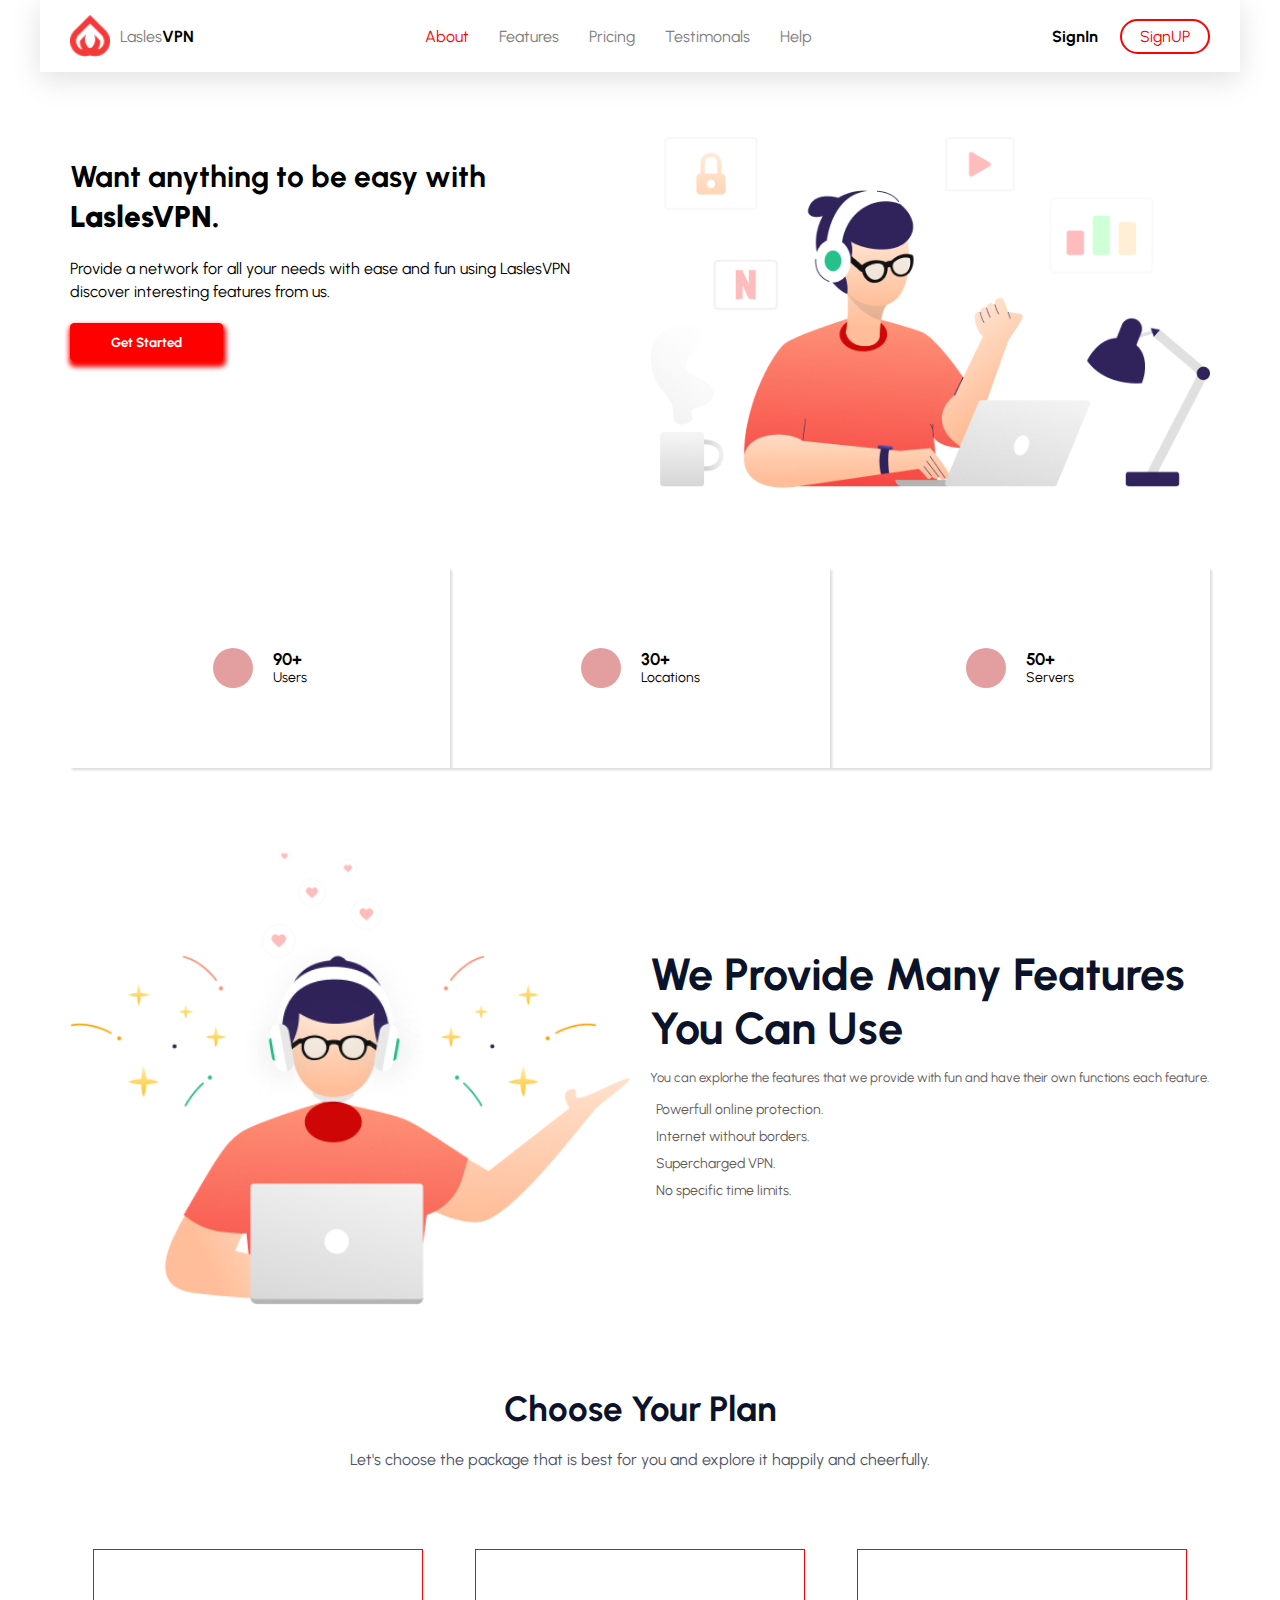
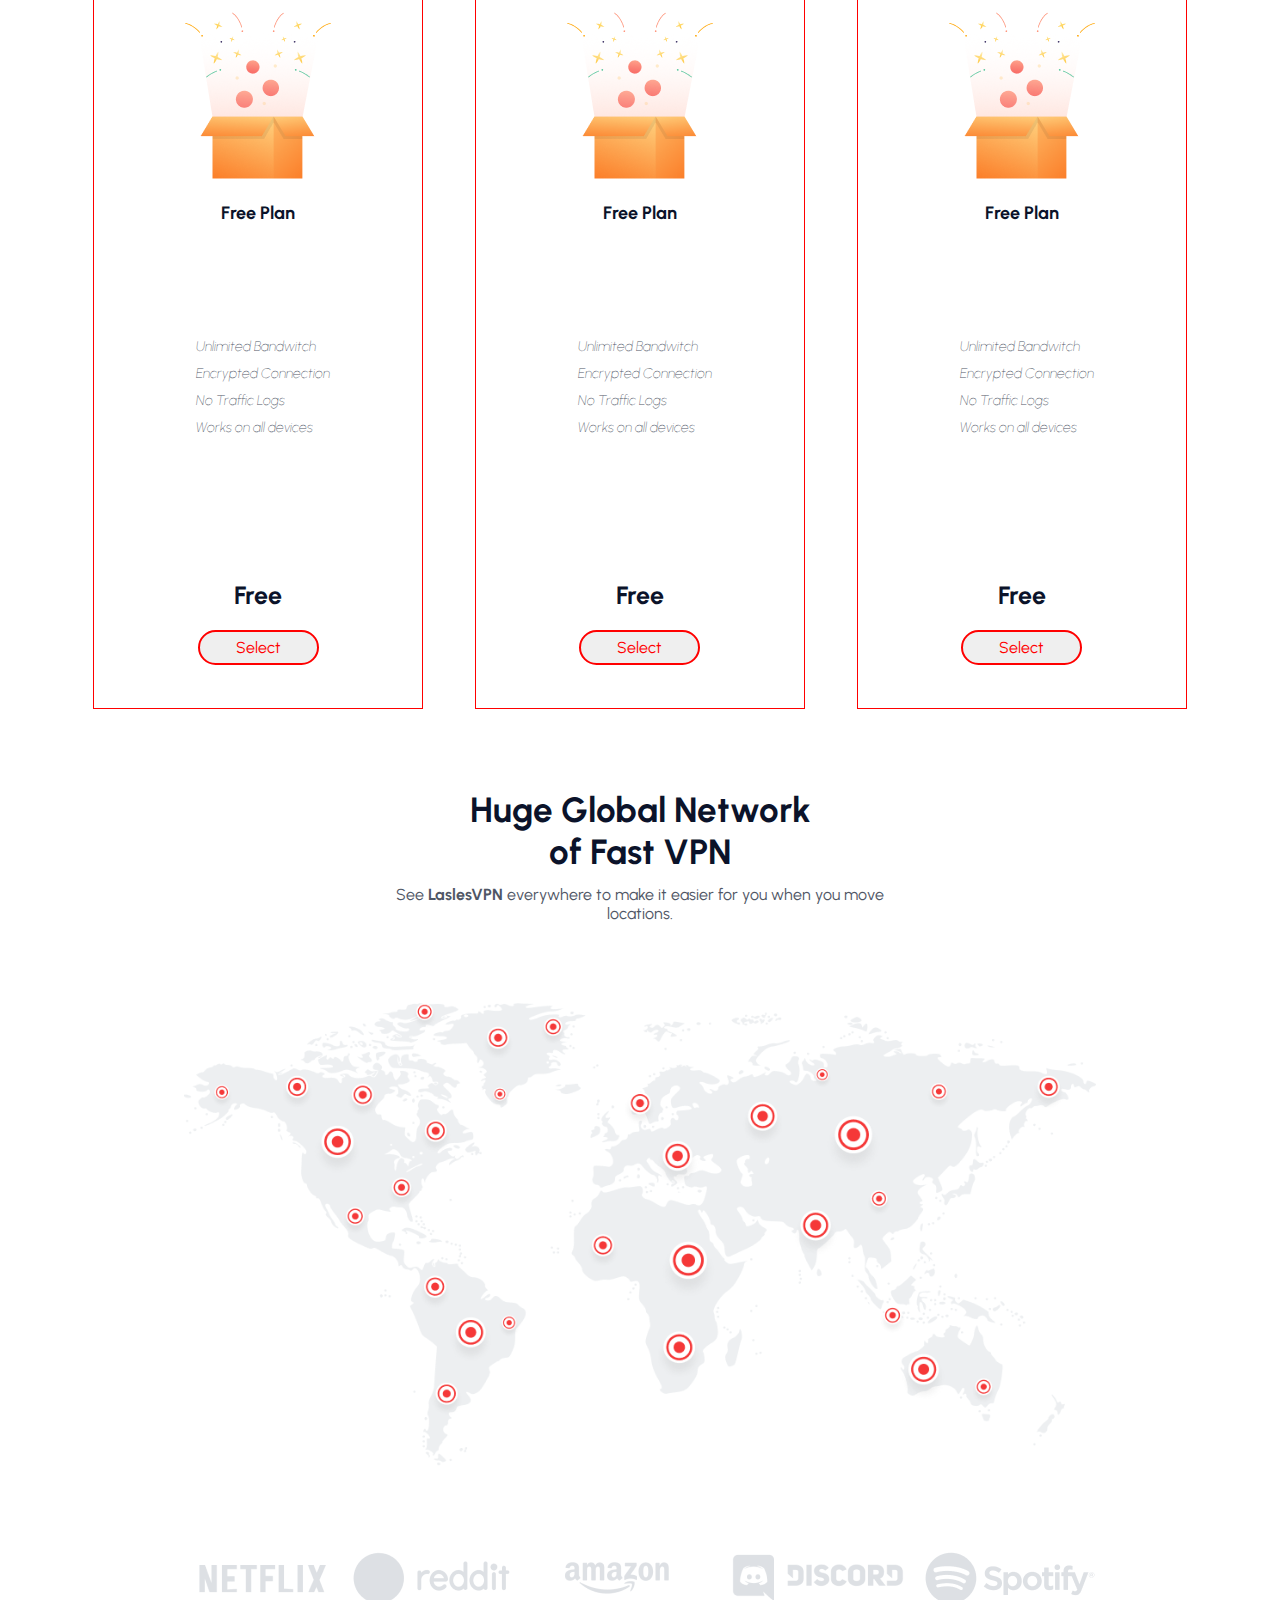
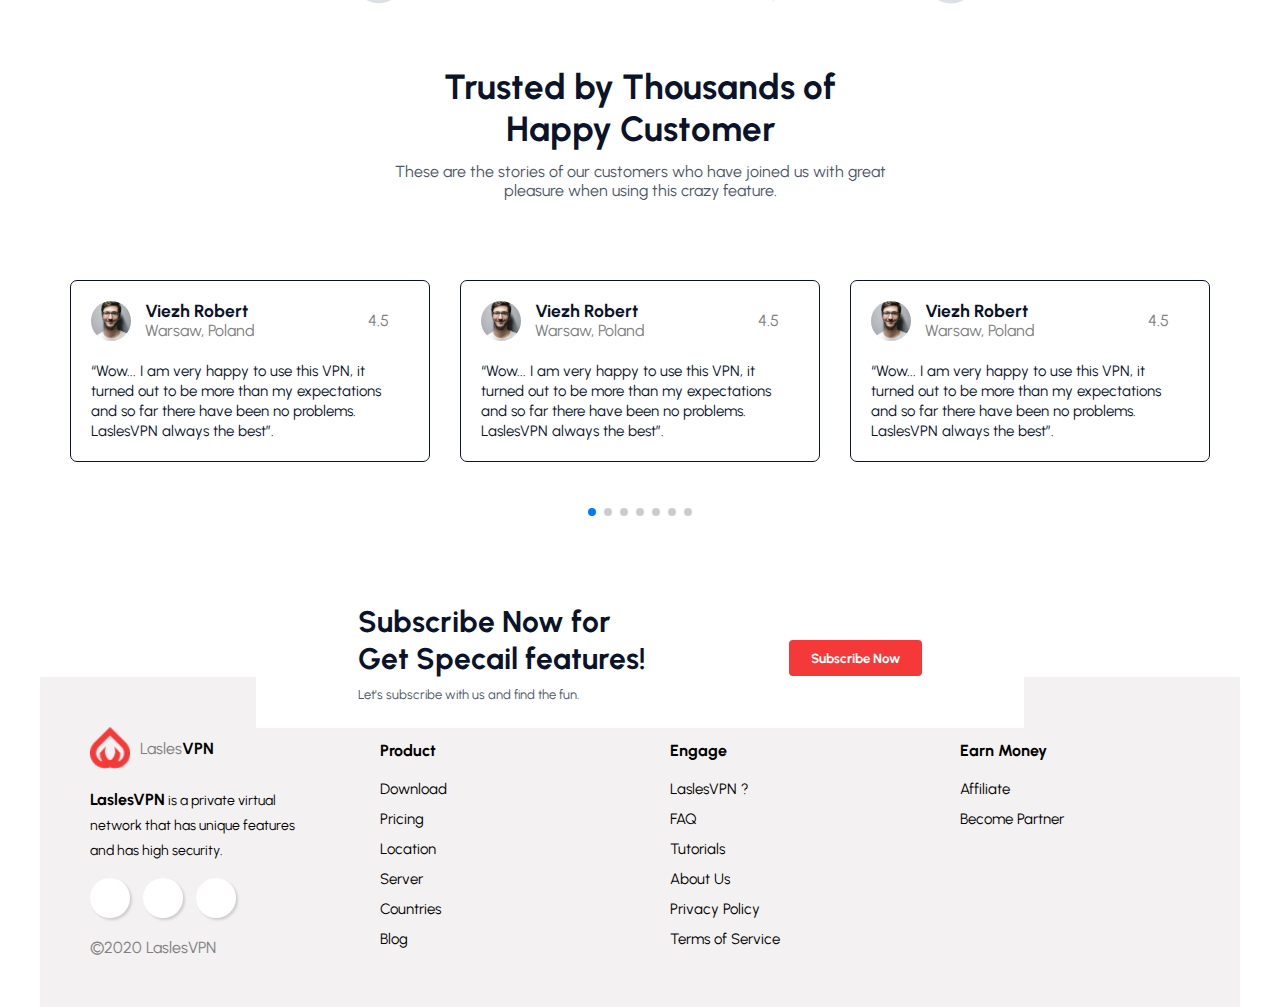
==== commit e82f2171: "Add product and modified clone html files" ====
--- a/HTML/clone.html
+++ b/HTML/clone.html
@@ -8,6 +8,7 @@
     <link rel="stylesheet" href="https://cdnjs.cloudflare.com/ajax/libs/font-awesome/6.5.2/css/all.min.css"
         integrity="sha512-SnH5WK+bZxgPHs44uWIX+LLJAJ9/2PkPKZ5QiAj6Ta86w+fsb2TkcmfRyVX3pBnMFcV7oQPJkl9QevSCWr3W6A=="
         crossorigin="anonymous" referrerpolicy="no-referrer" />
+    <link rel="stylesheet" href="https://cdn.jsdelivr.net/npm/swiper@11/swiper-bundle.min.css" />
     <title>Clone</title>
 </head>
 
@@ -143,7 +144,8 @@
     <section>
         <div class="plan-section">
             <h2 class="plan-header">Choose Your Plan</h2>
-            <p class="about-plan">Let's choose the package that is best for you and explore it happily and cheerfully.</p>
+            <p class="about-plan">Let's choose the package that is best for you and explore it happily and cheerfully.
+            </p>
         </div>
     </section>
     <!-- Plan-section Ends -->
@@ -266,17 +268,251 @@
     <section>
         <div class="testimonal-section container">
             <h2>Trusted by Thousands of <br> Happy Customer</h2>
-            <p>These are the stories of our customers who have joined us with great <br> pleasure when using this crazy feature.</p>
+            <p>These are the stories of our customers who have joined us with great <br> pleasure when using this crazy
+                feature.</p>
         </div>
     </section>
     <!-- Testimonal section Ends -->
 
     <!-- Testimonal slide section Starts -->
     <section>
-        <div>
+        <div class="client-section container">
+            <div class="swiper mySwiper">
+                <div class="swiper-wrapper swiper-items">
+
+                    <!-- Swiper Card starts-->
+
+                    <div class="swiper-slide">
+                        <div class="swiper-top">
+                            <div class="about-client">
+                                <div class="client-info">
+                                    <img src="../IMG/client.jpg" alt="client image">
+                                    <div class="client-details">
+                                        <h3>Viezh Robert</h3>
+                                        <span>Warsaw, Poland</span>
+                                    </div>
+                                </div>
+                                <div class="client-rating">
+                                    <span>4.5</span>
+                                    <i class="fa-solid fa-star"></i>
+                                </div>
+                            </div>
+                        </div>
+                        <!-- Client review -->
+                        <div class="swiper-bottom">
+                            <p class="client-review">“Wow... I am very happy to use this VPN, it turned out to be more
+                                than my expectations
+                                and so far there have been no problems. LaslesVPN always the best”.</p>
+                        </div>
+                    </div>
+                    <div class="swiper-slide">
+                        <div class="swiper-top">
+                            <div class="about-client">
+                                <div class="client-info">
+                                    <img src="../IMG/client.jpg" alt="client image">
+                                    <div class="client-details">
+                                        <h3>Viezh Robert</h3>
+                                        <span>Warsaw, Poland</span>
+                                    </div>
+                                </div>
+                                <div class="client-rating">
+                                    <span>4.5</span>
+                                    <i class="fa-solid fa-star"></i>
+                                </div>
+                            </div>
+                        </div>
+                        <!-- Client review -->
+                        <div class="swiper-bottom">
+                            <p class="client-review">“Wow... I am very happy to use this VPN, it turned out to be more
+                                than my expectations
+                                and so far there have been no problems. LaslesVPN always the best”.</p>
+                        </div>
+                    </div>
+                    <div class="swiper-slide">
+                        <div class="swiper-top">
+                            <div class="about-client">
+                                <div class="client-info">
+                                    <img src="../IMG/client.jpg" alt="client image">
+                                    <div class="client-details">
+                                        <h3>Viezh Robert</h3>
+                                        <span>Warsaw, Poland</span>
+                                    </div>
+                                </div>
+                                <div class="client-rating">
+                                    <span>4.5</span>
+                                    <i class="fa-solid fa-star"></i>
+                                </div>
+                            </div>
+                        </div>
+                        <!-- Client review -->
+                        <div class="swiper-bottom">
+                            <p class="client-review">“Wow... I am very happy to use this VPN, it turned out to be more
+                                than my expectations
+                                and so far there have been no problems. LaslesVPN always the best”.</p>
+                        </div>
+                    </div>
+                    <div class="swiper-slide">
+                        <div class="swiper-top">
+                            <div class="about-client">
+                                <div class="client-info">
+                                    <img src="../IMG/client.jpg" alt="client image">
+                                    <div class="client-details">
+                                        <h3>Viezh Robert</h3>
+                                        <span>Warsaw, Poland</span>
+                                    </div>
+                                </div>
+                                <div class="client-rating">
+                                    <span>4.5</span>
+                                    <i class="fa-solid fa-star"></i>
+                                </div>
+                            </div>
+                        </div>
+                        <!-- Client review -->
+                        <div class="swiper-bottom">
+                            <p class="client-review">“Wow... I am very happy to use this VPN, it turned out to be more
+                                than my expectations
+                                and so far there have been no problems. LaslesVPN always the best”.</p>
+                        </div>
+                    </div>
+                    <div class="swiper-slide">
+                        <div class="swiper-top">
+                            <div class="about-client">
+                                <div class="client-info">
+                                    <img src="../IMG/client.jpg" alt="client image">
+                                    <div class="client-details">
+                                        <h3>Viezh Robert</h3>
+                                        <span>Warsaw, Poland</span>
+                                    </div>
+                                </div>
+                                <div class="client-rating">
+                                    <span>4.5</span>
+                                    <i class="fa-solid fa-star"></i>
+                                </div>
+                            </div>
+                        </div>
+                        <!-- Client review -->
+                        <div class="swiper-bottom">
+                            <p class="client-review">“Wow... I am very happy to use this VPN, it turned out to be more
+                                than my expectations
+                                and so far there have been no problems. LaslesVPN always the best”.</p>
+                        </div>
+                    </div>
+                    <div class="swiper-slide">
+                        <div class="swiper-top">
+                            <div class="about-client">
+                                <div class="client-info">
+                                    <img src="../IMG/client.jpg" alt="client image">
+                                    <div class="client-details">
+                                        <h3>Viezh Robert</h3>
+                                        <span>Warsaw, Poland</span>
+                                    </div>
+                                </div>
+                                <div class="client-rating">
+                                    <span>4.5</span>
+                                    <i class="fa-solid fa-star"></i>
+                                </div>
+                            </div>
+                        </div>
+                        <!-- Client review -->
+                        <div class="swiper-bottom">
+                            <p class="client-review">“Wow... I am very happy to use this VPN, it turned out to be more
+                                than my expectations
+                                and so far there have been no problems. LaslesVPN always the best”.</p>
+                        </div>
+                    </div>
+                    <div class="swiper-slide">
+                        <div class="swiper-top">
+                            <div class="about-client">
+                                <div class="client-info">
+                                    <img src="../IMG/client.jpg" alt="client image">
+                                    <div class="client-details">
+                                        <h3>Viezh Robert</h3>
+                                        <span>Warsaw, Poland</span>
+                                    </div>
+                                </div>
+                                <div class="client-rating">
+                                    <span>4.5</span>
+                                    <i class="fa-solid fa-star"></i>
+                                </div>
+                            </div>
+                        </div>
+                        <!-- Client review -->
+                        <div class="swiper-bottom">
+                            <p class="client-review">“Wow... I am very happy to use this VPN, it turned out to be more
+                                than my expectations
+                                and so far there have been no problems. LaslesVPN always the best”.</p>
+                        </div>
+                    </div>
+                    <div class="swiper-slide">
+                        <div class="swiper-top">
+                            <div class="about-client">
+                                <div class="client-info">
+                                    <img src="../IMG/client.jpg" alt="client image">
+                                    <div class="client-details">
+                                        <h3>Viezh Robert</h3>
+                                        <span>Warsaw, Poland</span>
+                                    </div>
+                                </div>
+                                <div class="client-rating">
+                                    <span>4.5</span>
+                                    <i class="fa-solid fa-star"></i>
+                                </div>
+                            </div>
+                        </div>
+                        <!-- Client review -->
+                        <div class="swiper-bottom">
+                            <p class="client-review">“Wow... I am very happy to use this VPN, it turned out to be more
+                                than my expectations
+                                and so far there have been no problems. LaslesVPN always the best”.</p>
+                        </div>
+                    </div>
+                    <div class="swiper-slide">
+                        <div class="swiper-top">
+                            <div class="about-client">
+                                <div class="client-info">
+                                    <img src="../IMG/client.jpg" alt="client image">
+                                    <div class="client-details">
+                                        <h3>Viezh Robert</h3>
+                                        <span>Warsaw, Poland</span>
+                                    </div>
+                                </div>
+                                <div class="client-rating">
+                                    <span>4.5</span>
+                                    <i class="fa-solid fa-star"></i>
+                                </div>
+                            </div>
+                        </div>
+                        <!-- Client review -->
+                        <div class="swiper-bottom">
+                            <p class="client-review">“Wow... I am very happy to use this VPN, it turned out to be more
+                                than my expectations
+                                and so far there have been no problems. LaslesVPN always the best”.</p>
+                        </div>
+                    </div>
+
+                    <!-- Swiper card Ends -->
+                </div>
+            </div>
+            <div class="swiper-pagination"></div>
         </div>
     </section>
     <!-- Testimonal slide section Ends -->
+
+    <!-- Subscribe Section Starts -->
+    <section>
+        <div class="subscribe-section container">
+            <div class="subscribe-now">
+                <h2>Subscribe Now for <br> Get Specail features!</h2>
+                <p>Let's subscribe with us and find the fun.</p>
+            </div>
+
+            <div class="subscribe-btn">
+                <button>Subscribe Now</button>
+            </div>
+
+        </div>
+    </section>
+    <!-- Subscribe Section Ends -->
 
     <!-- Footer Section Starts -->
     <footer>
@@ -288,7 +524,8 @@
                     <span>Lasles<span class="vpn">VPN</span></span>
                 </div>
                 <div class="about-footer">
-                    <p> <span>LaslesVPN</span> is a private virtual network that has unique features and has high security.</p>
+                    <p> <span>LaslesVPN</span> is a private virtual network that has unique features and has high
+                        security.</p>
                     <div class="footer-icons">
                         <i class="fa-solid fa-user"></i>
                         <i class="fa-solid fa-user"></i>
@@ -347,6 +584,30 @@
     </footer>
     <!-- Footer Section Ends -->
 
+
+
+
+
+
+
+
+
+
+    <script src="https://cdn.jsdelivr.net/npm/swiper@11/swiper-bundle.min.js"></script>
+    <script>
+        var swiper = new Swiper(".mySwiper", {
+            slidesPerView: 3,
+            spaceBetween: 30,
+            autoplay: {
+                delay: 2500,
+                disableOnInteraction: false
+            },
+            pagination: {
+                el: ".swiper-pagination",
+                clickable: true,
+            },
+        });
+    </script>
 </body>
 
 </html>--- a/CSS/style.css
+++ b/CSS/style.css
@@ -37,7 +37,11 @@
 .package-section,
 .global-section,
 .global-img-section,
-.company-logo .footer-section {
+.company-logo,
+.testimonal-section,
+.client-section,
+.subscribe-section,
+.footer-section {
     padding: 1.5rem 3rem;
     margin-bottom: 5rem;
 }
@@ -62,6 +66,13 @@
 
 
 /* Header Section Starts */
+
+header{
+    background-color: white;
+    position: sticky;
+    top: 0;
+    z-index: 999;
+}
 
 .header-section {
     box-shadow: rgba(100, 100, 111, 0.2) 0px 7px 29px 0px;
@@ -389,17 +400,122 @@
 /* Comapny logo section Ends */
 
 /* Testimonial section starts */
-.testimonal-section{
+.testimonal-section {
     margin-bottom: 5rem;
 }
+
 /* Testimonial section Ends */
 
 
+/* Testimonail Slide Starts */
+
+.client-section {
+    position: relative;
+    margin-bottom: 6rem;
+}
+
+
+.swiper {
+    width: 100%;
+    height: 100%;
+    margin-bottom: 5rem;
+}
+
+
+.swiper-slide {
+    border: 1px solid ;
+    border-radius: .7rem;
+    font-size: 1.5rem;
+    color: #0B132A;
+    line-height: 2rem;
+    padding: 2rem;
+    background: #fff;
+    display: flex;
+    justify-content: center;
+    align-items: center;
+}
+
+.swiper-slide img {
+    display: block;
+    width: 40px;
+    height: 40px;
+    border-radius: 50%;
+    object-fit: cover;
+}
+
+.swiper-top .about-client {
+    display: flex;
+    justify-content: space-between;
+    align-items: center;
+    margin-bottom: 2rem;
+}
+
+.about-client .client-info {
+    display: flex;
+    justify-content: center;
+    align-items: center;
+    gap: 1.4rem;
+}
+
+.about-client .client-rating {
+    display: flex;
+    justify-content: center;
+    align-items: center;
+    gap: 2rem;
+
+    & i {
+        color: orange;
+    }
+}
+
+/* Testimonail Slide Ends */
+
+
+/* Subscribe Section Starts */
+
+.subscribe-section{
+    background: white;
+    position: relative;
+    z-index: 2;
+    width: 60%;
+    margin: 0 20% -4%;
+    border: 1px solid white;
+    display: flex;
+    justify-content: space-around;
+    align-items: center;
+    flex-wrap: wrap;
+}
+
+.subscribe-section .subscribe-now {
+    & h2{
+        font-size: 3rem;
+        color: #0B132A;
+    }
+
+    & p{
+        margin: 1rem 0;
+        font-size: 1.3rem;
+        color: #4F5665;
+    }
+}
+
+.subscribe-section .subscribe-btn button{
+    padding: 1rem 2.2rem;
+    font-weight: bold;
+    color: white;
+    background-color: #F53838;
+    border: none;
+    border-radius: .4rem;
+}
+
+/* Subscribe Section Ends */
+
 /* Footer Section Starts */
-.footer-section{
+.footer-section {
     padding: 3rem;
     gap: 2rem;
     background-color: #e0dada63;
+    margin-bottom: 0;
 }
 
 .footer1 {
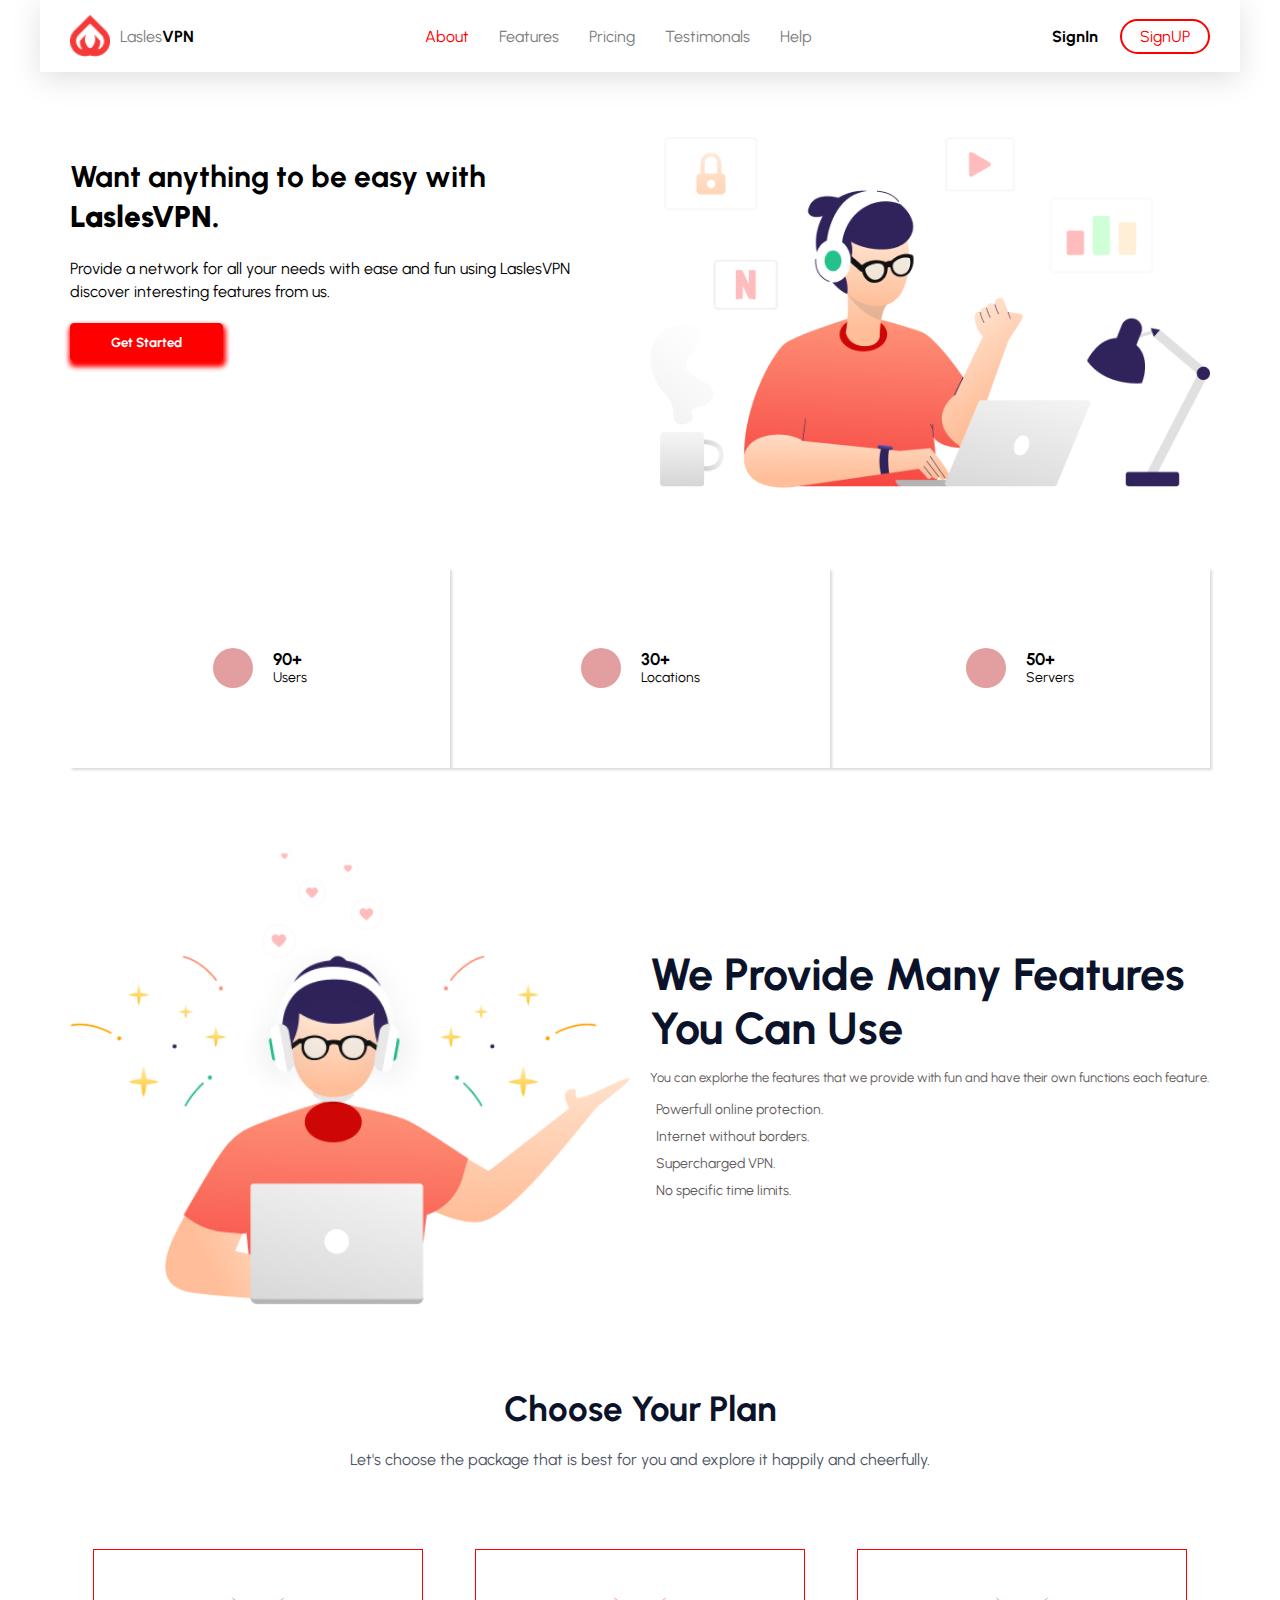
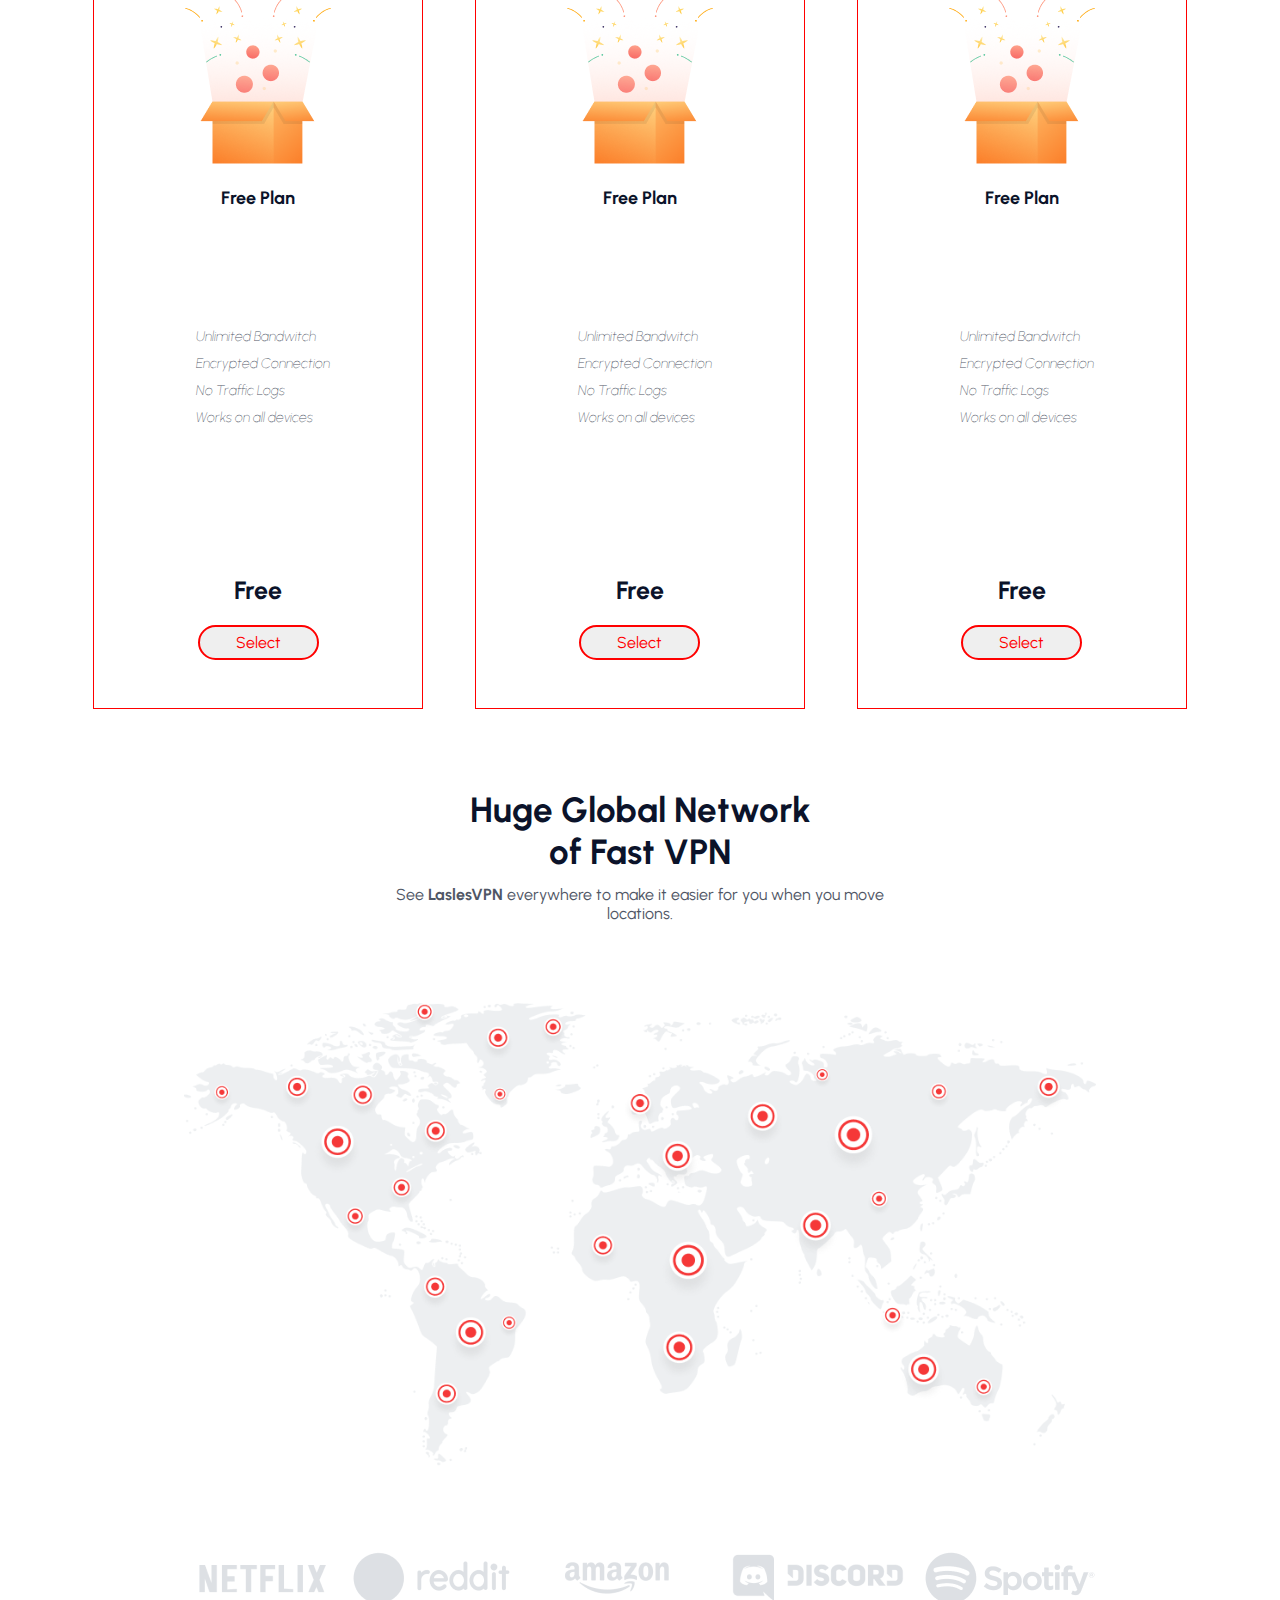
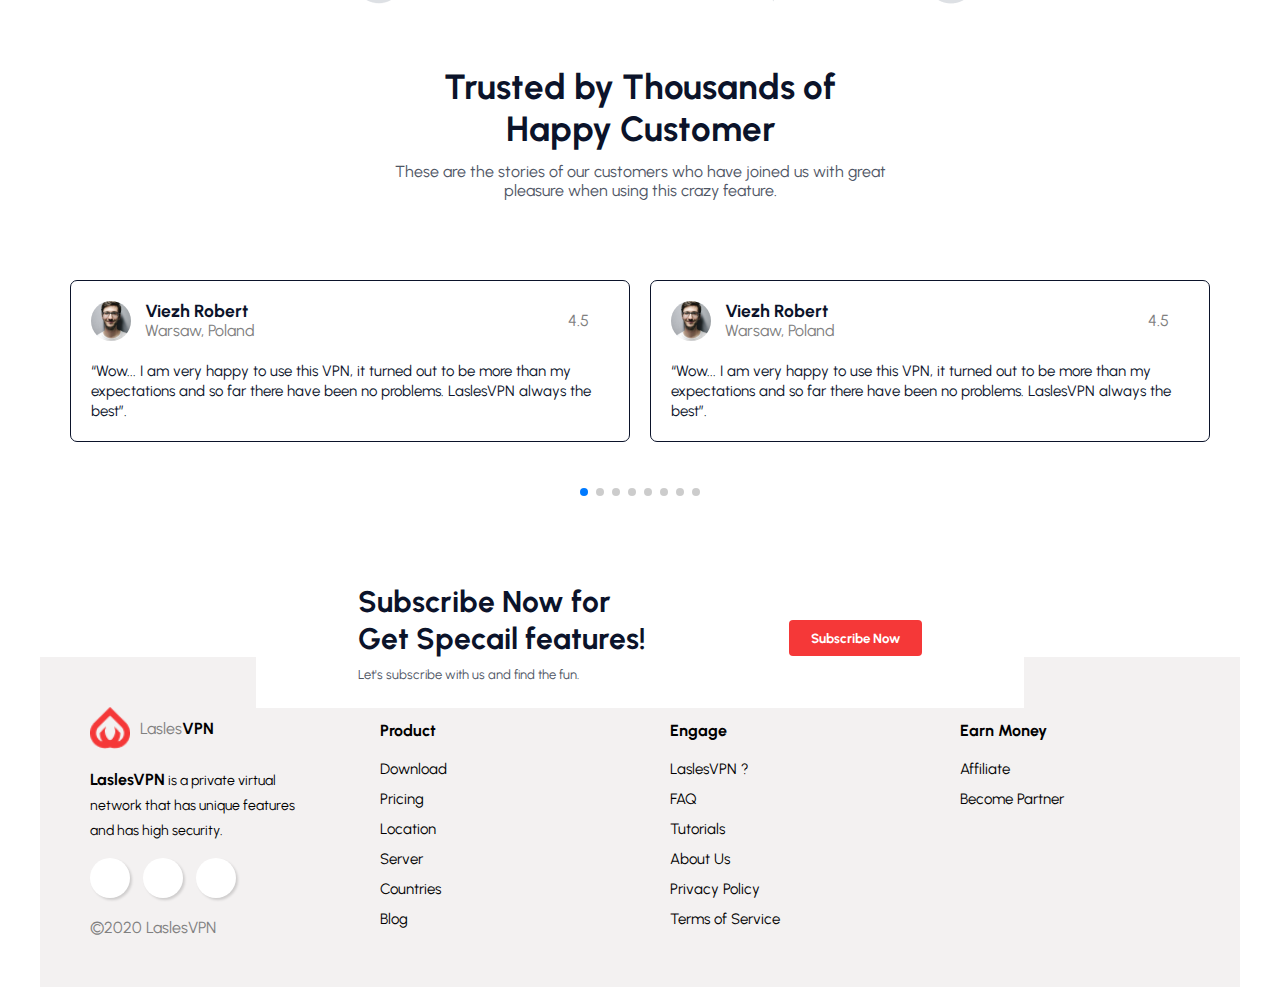
==== commit 8eb590ca: "Added some js and clone files" ====
--- a/HTML/clone.html
+++ b/HTML/clone.html
@@ -584,7 +584,7 @@
     </footer>
     <!-- Footer Section Ends -->
 
-
+    <!--? The project is end over! -->
 
 
 
@@ -606,6 +606,18 @@
                 el: ".swiper-pagination",
                 clickable: true,
             },
+            breakpoints: {
+                // when window width is >= 320px
+                320: {
+                    slidesPerView: 1,
+                    spaceBetween: 10
+                },
+                // when window width is >= 480px
+                580: {
+                    slidesPerView: 2,
+                    spaceBetween: 20
+                },
+            }
         });
     </script>
 </body>
--- a/CSS/style.css
+++ b/CSS/style.css
@@ -286,10 +286,10 @@
 
 .package-content {
     border: .1rem solid red;
-    padding: 2rem 2rem 0rem;
+    /* padding: 2rem 2rem 0rem; */
     background-color: #FFF;
     width: 33rem;
-    height: 760px;
+    height: 76rem;
     display: flex;
     flex-direction: column;
     justify-content: space-evenly;
@@ -603,4 +603,43 @@
     padding: .6rem 0rem;
 }
 
-/* Footer Section Ends */+/* Footer Section Ends */
+
+
+/* media query Section Starts */
+
+@media(width<768px){
+    html{
+        font-size: 56.25%;
+    }
+    .grid-three-cols{
+        grid-template-columns: repeat(auto-fit,minmax(250px,1fr));
+        gap: 1.2rem;
+    }
+    header nav{
+        display: none;
+    }
+}
+
+@media(width<580px){
+    html{
+        font-size: 50%;
+    }
+    .grid-two-cols{
+        grid-template-columns: repeat(auto-fit,minmax(250px,1fr));
+    }
+
+    .grid-four-cols{
+        grid-template-columns: repeat(auto-fit,minmax(180px,1fr));
+    }
+
+    .hero-section .intro-img{
+        order:1
+    }
+    .hero-section .intro-section{
+        order:2
+    }
+
+}
+
+/* media query Section Ends */
